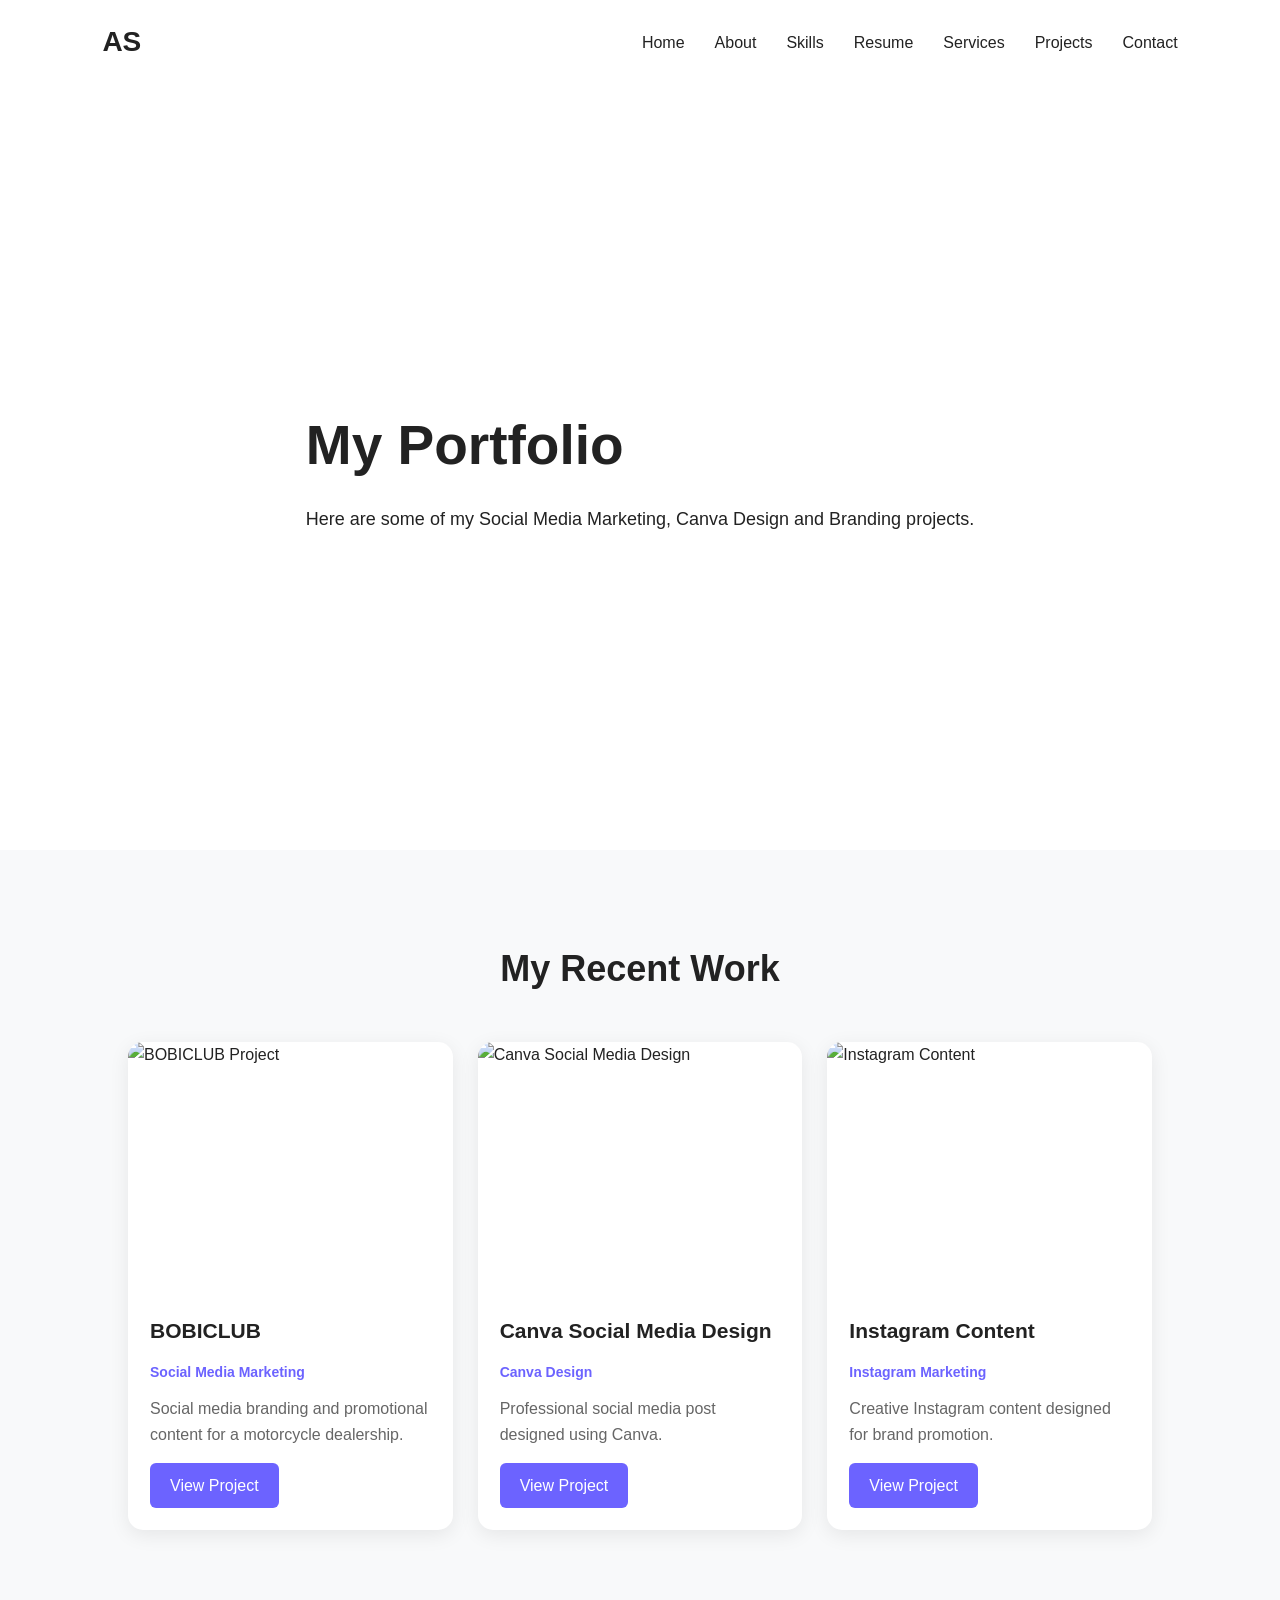
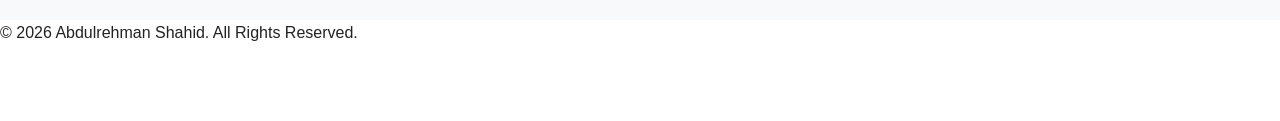
==== portfolio.html @ dd1cea80 "Add portfolio website files" ====
<!DOCTYPE html>
<html lang="en">

<head>
    <meta charset="UTF-8">
    <meta name="viewport" content="width=device-width, initial-scale=1.0">

    <title>My Portfolio | Abdulrehman Shahid</title>

    <link rel="stylesheet" href="style.css">
    <link rel="icon" type="image/png" href="./images/favicon2.png?v=3">
</head>

<body>

    <!-- Navbar -->
    <nav class="navbar">

        <div class="logo">AS</div>

        <div class="menu-toggle">☰</div>

        <ul class="nav-links">
            <li><a href="index.html">Home</a></li>
            <li><a href="index.html#about">About</a></li>
            <li><a href="index.html#skills">Skills</a></li>
            <li><a href="index.html#resume">Resume</a></li>
            <li><a href="index.html#services">Services</a></li>
            <li><a href="portfolio.html">Projects</a></li>
            <li><a href="index.html#contact">Contact</a></li>
        </ul>

    </nav>


    <!-- Portfolio Header -->
    <section class="hero portfolio-hero">

        <div class="hero-content">

            <h1>My Portfolio</h1>

            <p>
                Here are some of my Social Media Marketing,
                Canva Design and Branding projects.
            </p>

        </div>

    </section>


    <!-- Projects -->
    <section class="projects">

        <h2>My Recent Work</h2>

        <div class="project-container">


            <!-- Project 1 -->
            <div class="project-card">

                <img src="images/bobiclub.jpg" alt="BOBICLUB Project">

                <div class="project-content">

                    <h3>BOBICLUB</h3>

                    <span class="project-category">
                        Social Media Marketing
                    </span>

                    <p>
                        Social media branding and promotional
                        content for a motorcycle dealership.
                    </p>

                    <a href="https://www.bobiclub.com"
                       target="_blank"
                       rel="noopener noreferrer"
                       class="project-btn">
                        View Project
                    </a>

                </div>

            </div>


            <!-- Project 2 -->
            <div class="project-card">

                <img src="images/canva-post.jpg" alt="Canva Social Media Design">

                <div class="project-content">

                    <h3>Canva Social Media Design</h3>

                    <span class="project-category">
                        Canva Design
                    </span>

                    <p>
                        Professional social media post designed
                        using Canva.
                    </p>

                    <a href="images/canva-post.jpg"
                       target="_blank"
                       rel="noopener noreferrer"
                       class="project-btn">
                        View Project
                    </a>

                </div>

            </div>


            <!-- Project 3 -->
            <div class="project-card">

                <img src="images/instagram-post.jpg" alt="Instagram Content">

                <div class="project-content">

                    <h3>Instagram Content</h3>

                    <span class="project-category">
                        Instagram Marketing
                    </span>

                    <p>
                        Creative Instagram content designed
                        for brand promotion.
                    </p>

                    <a href="images/instagram-post.jpg"
                       target="_blank"
                       rel="noopener noreferrer"
                       class="project-btn">
                        View Project
                    </a>

                </div>

            </div>

        </div>

    </section>


    <!-- Footer -->
    <footer>

        <p>
            © 2026 Abdulrehman Shahid. All Rights Reserved.
        </p>

        <div class="social-links">

            <a href="https://www.facebook.com/share/1D7fwjkGy9/"
               target="_blank">
                Facebook
            </a>

            <a href="https://www.instagram.com/sultanvibes_295"
               target="_blank">
                Instagram
            </a>

            <a href="https://www.linkedin.com/in/abdulrehman-shahid-244246391/"
               target="_blank">
                LinkedIn
            </a>

            <a href="https://www.tiktok.com/@chrehmanshahid472"
               target="_blank">
                TikTok
            </a>

        </div>

    </footer>


    <script src="script.js"></script>

</body>

</html>
---- style.css ----
html {
    scroll-behavior: smooth;
}

* {
    margin: 0;
    padding: 0;
    box-sizing: border-box;
}

body {
    font-family: Arial, sans-serif;
    color: #222;
    line-height: 1.6;
}

/* =========================
   NAVIGATION
========================= */

.navbar {
    width: 100%;
    display: flex;
    justify-content: space-between;
    align-items: center;
    padding: 20px 8%;
    background: white;
    position: sticky;
    top: 0;
    z-index: 1000;
}

.logo {
    font-size: 28px;
    font-weight: bold;
}

.nav-links {
    display: flex;
    list-style: none;
    gap: 30px;
}

.nav-links a {
    text-decoration: none;
    color: #222;
    font-weight: 500;
    transition: 0.3s;
}

.nav-links a:hover {
    color: #6c63ff;
}

.menu-toggle {
    display: none;
    font-size: 30px;
    cursor: pointer;
}

/* =========================
   HERO
========================= */

.hero {
    min-height: 85vh;
    display: flex;
    justify-content: center;
    align-items: center;
    gap: 70px;
    padding: 80px 20px;
}

.hero-image {
    flex-shrink: 0;
}

.hero-image img {
    width: 330px;
    height: 330px;
    object-fit: cover;
    border-radius: 50%;
    border: 6px solid white;
}

.hero-content {
    max-width: 800px;
}

.small-title {
    color: #6c63ff;
    font-size: 14px;
    font-weight: bold;
    letter-spacing: 2px;
    margin-bottom: 15px;
}

.hero h1 {
    font-size: 55px;
    margin-bottom: 15px;
}

.hero h1 span {
    color: #6c63ff;
}

.hero h2 {
    font-size: 30px;
    margin-bottom: 20px;
}

.hero p {
    font-size: 18px;
    line-height: 1.7;
}

/* =========================
   BUTTONS
========================= */

.buttons {
    margin-top: 30px;
}

.btn {
    display: inline-block;
    padding: 12px 25px;
    background: #6c63ff;
    color: white;
    text-decoration: none;
    border-radius: 8px;
    font-weight: bold;
    margin: 5px;
    transition: 0.3s ease;
}

.btn:hover {
    transform: translateY(-3px);
    opacity: 0.85;
}

/* =========================
   ABOUT
========================= */

.about {
    padding: 90px 10%;
    background: #ffffff;
}

.about-content {
    max-width: 900px;
    margin: auto;
    text-align: center;
}

.about h2 {
    font-size: 36px;
    margin-bottom: 25px;
}

.about-content > p {
    color: #666;
    line-height: 1.8;
    font-size: 16px;
    margin-bottom: 15px;
}

.about-info {
    display: flex;
    justify-content: center;
    gap: 60px;
    margin-top: 40px;
}

.about-info div {
    display: flex;
    flex-direction: column;
    gap: 8px;
}

.about-info strong {
    font-size: 30px;
}

.about-info span {
    color: #666;
    font-size: 14px;
}

/* =========================
   STATS
========================= */

.stats {
    display: flex;
    justify-content: center;
    gap: 60px;
    margin-top: 40px;
}

.stat {
    text-align: center;
}

.stat h3 {
    font-size: 30px;
    color: #6c63ff;
}

.stat p {
    color: #666;
}

/* =========================
   SKILLS
========================= */

.skills {
    padding: 90px 10%;
    background: #f8f9fa;
}

.skills-content {
    max-width: 1100px;
    margin: auto;
    text-align: center;
}

.skills h2 {
    font-size: 36px;
    margin-bottom: 15px;
}

.skills-description {
    color: #666;
    line-height: 1.7;
    margin-bottom: 45px;
}

.skills-container {
    display: grid;
    grid-template-columns: repeat(2, 1fr);
    gap: 25px;
}

.skill-card {
    background: white;
    padding: 30px;
    border-radius: 15px;
    text-align: left;
    box-shadow: 0 5px 20px rgba(0,0,0,0.08);
    transition: 0.3s ease;
}

.skill-card:hover {
    transform: translateY(-7px);
}

.skill-card h3 {
    font-size: 21px;
    margin-bottom: 12px;
}

.skill-card p {
    color: #666;
    line-height: 1.6;
}

.skill-bar {
    width: 100%;
    height: 8px;
    background: #e5e5e5;
    border-radius: 10px;
    margin-top: 15px;
    overflow: hidden;
}

.skill-progress {
    height: 100%;
    background: #6c63ff;
    border-radius: 10px;
}

/* =========================
   RESUME
========================= */

.resume-section {
    text-align: center;
    padding: 80px 8%;
    background: #f8f8f8;
}

.resume-section h2 {
    margin-bottom: 15px;
    font-size: 36px;
}

.resume-section p {
    max-width: 600px;
    margin: 0 auto 25px;
    line-height: 1.7;
    color: #666;
}

.resume-buttons {
    display: flex;
    justify-content: center;
    gap: 15px;
    flex-wrap: wrap;
    margin-top: 25px;
}

/* =========================
   SERVICES
========================= */

.services {
    padding: 90px 10%;
    background: #ffffff;
}

.services-content {
    max-width: 1100px;
    margin: auto;
    text-align: center;
}

.services h2 {
    font-size: 36px;
    margin-bottom: 15px;
}

.services-description {
    color: #666;
    line-height: 1.7;
    max-width: 700px;
    margin: 0 auto 45px;
}

.services-container {
    display: grid;
    grid-template-columns: repeat(2, 1fr);
    gap: 25px;
}

.service-card {
    background: #f8f9fa;
    padding: 35px 30px;
    border-radius: 15px;
    text-align: center;
    box-shadow: 0 5px 20px rgba(0,0,0,0.08);
    transition: 0.3s ease;
}

.service-card:hover {
    transform: translateY(-8px);
}

.service-icon {
    font-size: 40px;
    margin-bottom: 15px;
}

.service-card h3 {
    font-size: 21px;
    margin-bottom: 12px;
}

.service-card p {
    color: #666;
    line-height: 1.6;
}

/* =========================
   PROJECTS
========================= */

.projects {
    padding: 90px 10%;
    background: #f8f9fa;
}

.projects h2 {
    text-align: center;
    font-size: 36px;
    margin-bottom: 15px;
}

.project-container {
    max-width: 1100px;
    margin: 45px auto 0;
    display: grid;
    grid-template-columns: repeat(3, 1fr);
    gap: 25px;
}

.project-card {
    background: white;
    border-radius: 15px;
    overflow: hidden;
    box-shadow: 0 5px 20px rgba(0,0,0,0.08);
    transition: 0.3s ease;
}

.project-card:hover {
    transform: translateY(-8px);
}

/* Project Image */

.project-card > img {
    width: 100%;
    height: 250px;
    object-fit: cover;
    display: block;
    transition: 0.4s ease;
}

.project-card:hover > img {
    transform: scale(1.05);
}

/* Project Content */

.project-content {
    padding: 22px;
    text-align: left;
}

.project-content h3 {
    font-size: 21px;
    margin-bottom: 5px;
}

.project-content p {
    color: #666;
    line-height: 1.6;
    margin-top: 5px;
}

.project-category {
    display: inline-block;
    margin: 8px 0;
    font-size: 14px;
    font-weight: 600;
    color: #6c63ff;
}

/* Project Button */

.project-btn {
    display: inline-block;
    margin-top: 15px;
    padding: 10px 20px;
    background: #6c63ff;
    color: white;
    text-decoration: none;
    border-radius: 6px;
    font-weight: 500;
    transition: 0.3s ease;
}

.project-btn:hover {
    background: #5148d8;
    transform: translateY(-3px);
}

/* =========================
   CONTACT
========================= */

.contact {
    padding: 90px 10%;
    background: #ffffff;
}

.contact-content {
    max-width: 1100px;
    margin: auto;
    text-align: center;
}

.contact h2 {
    font-size: 36px;
    margin-bottom: 15px;
}

.contact-description {
    color: #666;
    line-height: 1.7;
    max-width: 650px;
    margin: 0 auto 45px;
}

.contact-container {
    display: grid;
    grid-template-columns: repeat(3, 1fr);
    gap: 25px;
}

.contact-card {
    background: #f8f9fa;
    padding: 35px 25px;
    border-radius: 15px;
    box-shadow: 0 5px 20px rgba(0,0,0,0.08);
    transition: 0.3s ease;
}

.contact-card:hover {
    transform: translateY(-8px);
}

.contact-icon {
    font-size: 40px;
    margin-bottom: 15px;
}

.contact-card h3 {
    font-size: 21px;
    margin-bottom: 10px;
}

.contact-card p {
    color: #666;
    margin-bottom: 18px;
}

.contact-card a {
    text-decoration: none;
    font-weight: bold;
    color: #6c63ff;
}

/* Contact Form */

.contact-form {
    max-width: 600px;
    margin: 40px auto 0;
    padding: 30px;
    background: white;
    border-radius: 12px;
    box-shadow: 0 5px 20px rgba(0, 0, 0, 0.08);
}

.contact-form h3 {
    text-align: center;
    margin-bottom: 25px;
    font-size: 24px;
}

.contact-form form {
    display: flex;
    flex-direction: column;
    gap: 15px;
}

.contact-form input,
.contact-form textarea {
    width: 100%;
    padding: 14px;
    border: 1px solid #ddd;
    border-radius: 6px;
    font-size: 15px;
    font-family: inherit;
    outline: none;
}

.contact-form input:focus,
.contact-form textarea:focus {
    border-color: #6c63ff;
}

.contact-form button {
    border: none;
    cursor: pointer;
}

/* Social Profile Links */

.social-profile-links {
    display: flex;
    justify-content: center;
    gap: 10px;
    flex-wrap: wrap;
    margin-top: 15px;
}

.social-profile-links a {
    padding: 8px 14px;
    background: #6c63ff;
    color: white;
    text-decoration: none;
    border-radius: 6px;
    font-size: 14px;
    transition: 0.3s ease;
}

.social-profile-links a:hover {
    transform: translateY(-3px);
}

/* =========================
   FOOTER
========================= */

.footer {
    background: #111;
    color: white;
    padding: 45px 10%;
    text-align: center;
}

.footer-content {
    max-width: 900px;
    margin: auto;
}

.footer h3 {
    font-size: 25px;
    margin-bottom: 8px;
}

.footer p {
    color: #bbb;
    margin-bottom: 20px;
}

.social-links {
    display: flex;
    justify-content: center;
    gap: 25px;
    flex-wrap: wrap;
    margin: 25px 0;
}

.social-links a {
    color: white;
    text-decoration: none;
    font-weight: 500;
    transition: 0.3s;
}

.social-links a:hover {
    opacity: 0.7;
}

.copyright {
    border-top: 1px solid #333;
    padding-top: 20px;
    margin-top: 25px;
    font-size: 14px;
}

/* =========================
   ANIMATION
========================= */

section {
    animation: fadeIn 0.8s ease-in-out;
}

@keyframes fadeIn {
    from {
        opacity: 0;
        transform: translateY(15px);
    }

    to {
        opacity: 1;
        transform: translateY(0);
    }
}

/* =========================
   MOBILE
========================= */

@media (max-width: 768px) {

    .navbar {
        padding: 20px;
    }

    .menu-toggle {
        display: block;
    }

    .nav-links {
        display: none;
        position: absolute;
        top: 100%;
        left: 0;
        width: 100%;
        background: white;
        flex-direction: column;
        gap: 0;
        padding: 15px 0;
        z-index: 1000;
        box-shadow: 0 5px 15px rgba(0,0,0,0.1);
    }

    .nav-links.active {
        display: flex;
    }

    .nav-links li {
        padding: 12px 0;
    }

    .hero {
        flex-direction: column;
        gap: 35px;
        text-align: center;
        padding: 60px 20px;
    }

    .hero-image img {
        width: 230px;
        height: 230px;
    }

    .hero h1 {
        font-size: 32px;
    }

    .hero h2 {
        font-size: 22px;
    }

    .hero p {
        font-size: 16px;
    }

    .buttons {
        display: flex;
        flex-direction: column;
        align-items: center;
    }

    .btn {
        width: 180px;
        text-align: center;
    }

    .about {
        padding: 60px 6%;
    }

    .about h2 {
        font-size: 28px;
    }

    .about-info {
        flex-direction: column;
        gap: 25px;
    }

    .stats {
        flex-direction: column;
        gap: 25px;
    }

    .skills {
        padding: 60px 6%;
    }

    .skills h2 {
        font-size: 28px;
    }

    .skills-container {
        grid-template-columns: 1fr;
    }

    .services {
        padding: 60px 6%;
    }

    .services h2 {
        font-size: 28px;
    }

    .services-container {
        grid-template-columns: 1fr;
    }

    .projects {
        padding: 60px 6%;
    }

    .projects h2 {
        font-size: 28px;
    }

    .project-container {
        grid-template-columns: 1fr;
    }

    .project-card > img {
        height: 250px;
    }

    .contact {
        padding: 60px 6%;
    }

    .contact h2 {
        font-size: 28px;
    }

    .contact-container {
        grid-template-columns: 1fr;
    }

    .resume-section {
        padding: 60px 6%;
    }

    .resume-section h2 {
        font-size: 28px;
    }
}
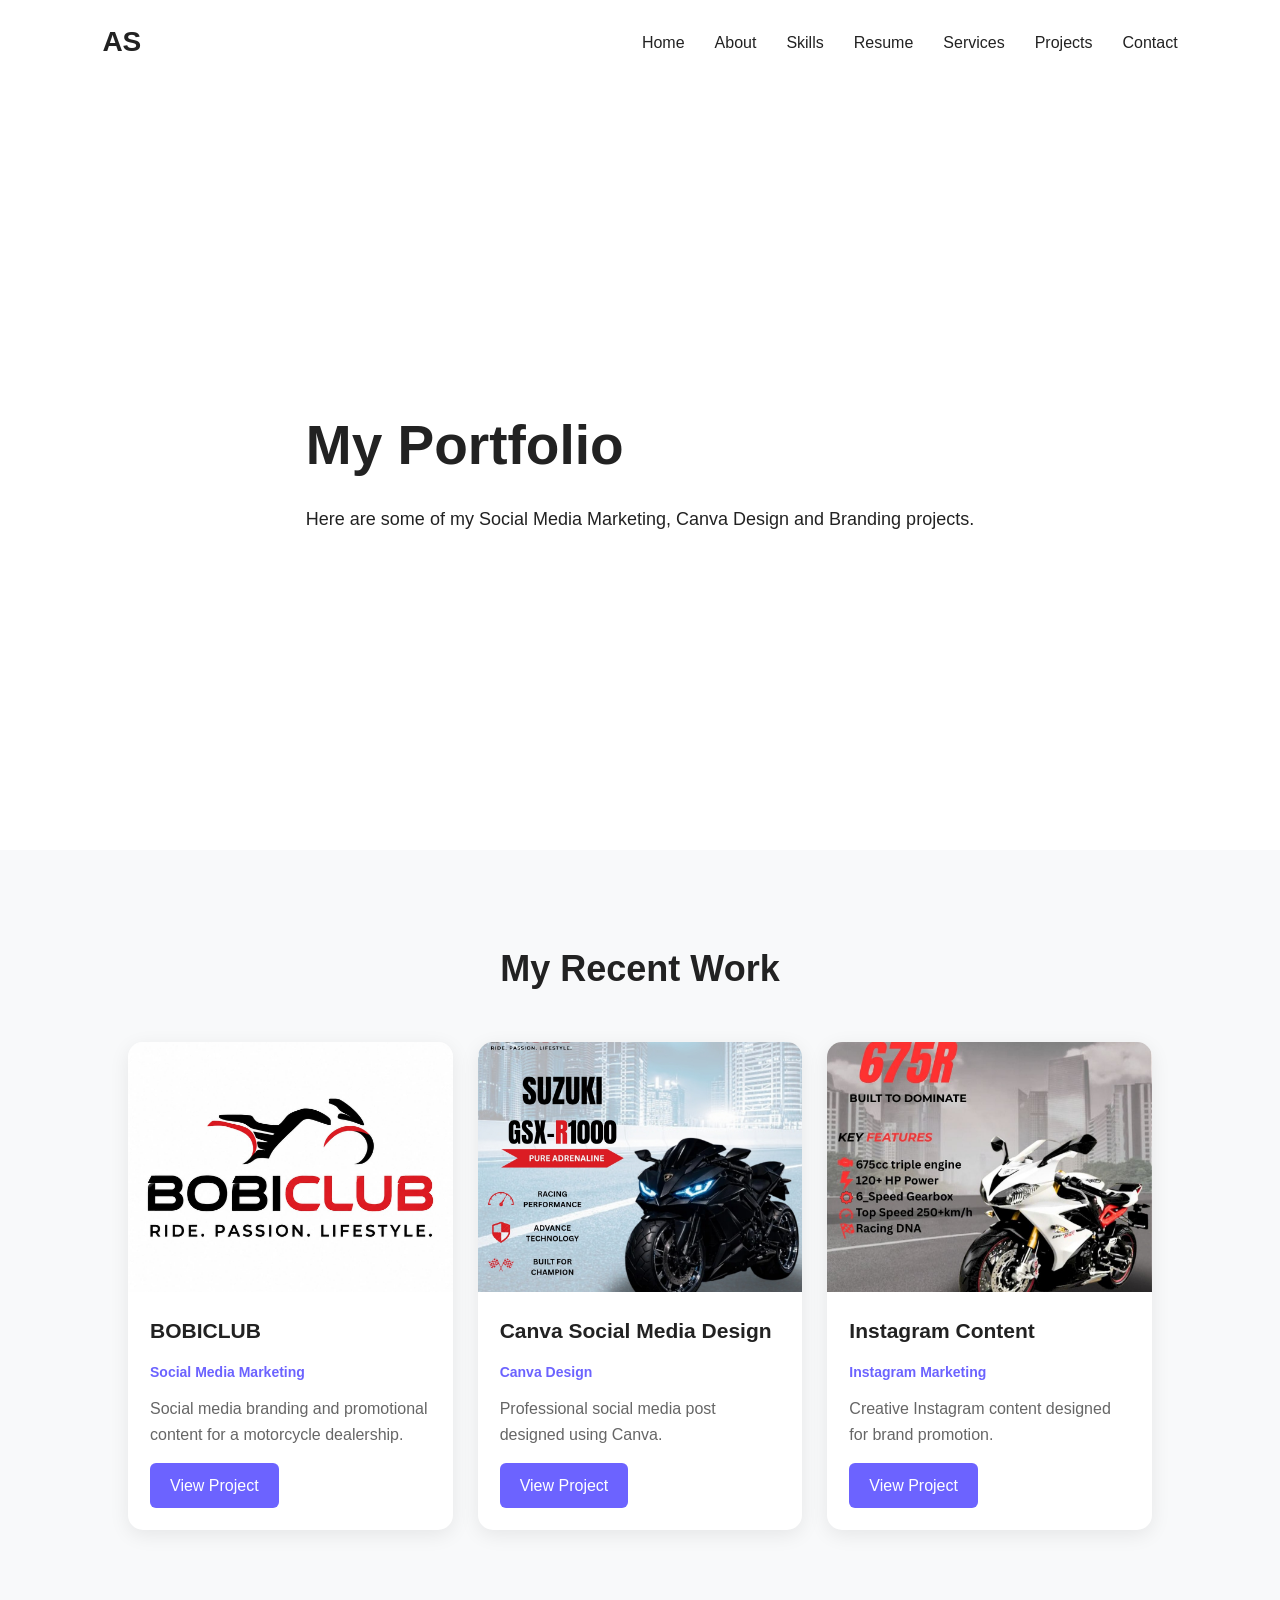
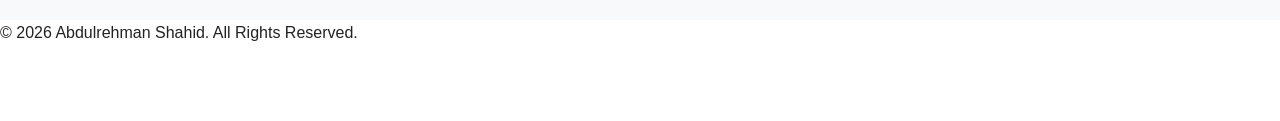
==== commit 5c65767c: "Update portfolio.html" ====
--- a/portfolio.html
+++ b/portfolio.html
@@ -8,7 +8,7 @@
     <title>My Portfolio | Abdulrehman Shahid</title>
 
     <link rel="stylesheet" href="style.css">
-    <link rel="icon" type="image/png" href="./images/favicon2.png?v=3">
+    <link rel="icon" type="image/png" href="favicon2.png">
 </head>
 
 <body>
@@ -61,7 +61,7 @@
             <!-- Project 1 -->
             <div class="project-card">
 
-                <img src="images/bobiclub.jpg" alt="BOBICLUB Project">
+                <img src="bobiclub.jpg" alt="BOBICLUB Project">
 
                 <div class="project-content">
 
@@ -91,7 +91,7 @@
             <!-- Project 2 -->
             <div class="project-card">
 
-                <img src="images/canva-post.jpg" alt="Canva Social Media Design">
+                <img src="canva-post.jpg" alt="Canva Social Media Design">
 
                 <div class="project-content">
 
@@ -121,7 +121,7 @@
             <!-- Project 3 -->
             <div class="project-card">
 
-                <img src="images/instagram-post.jpg" alt="Instagram Content">
+                <img src="instagram-post.jpg" alt="Instagram Content">
 
                 <div class="project-content">
 
@@ -190,4 +190,4 @@
 
 </body>
 
-</html>+</html>
